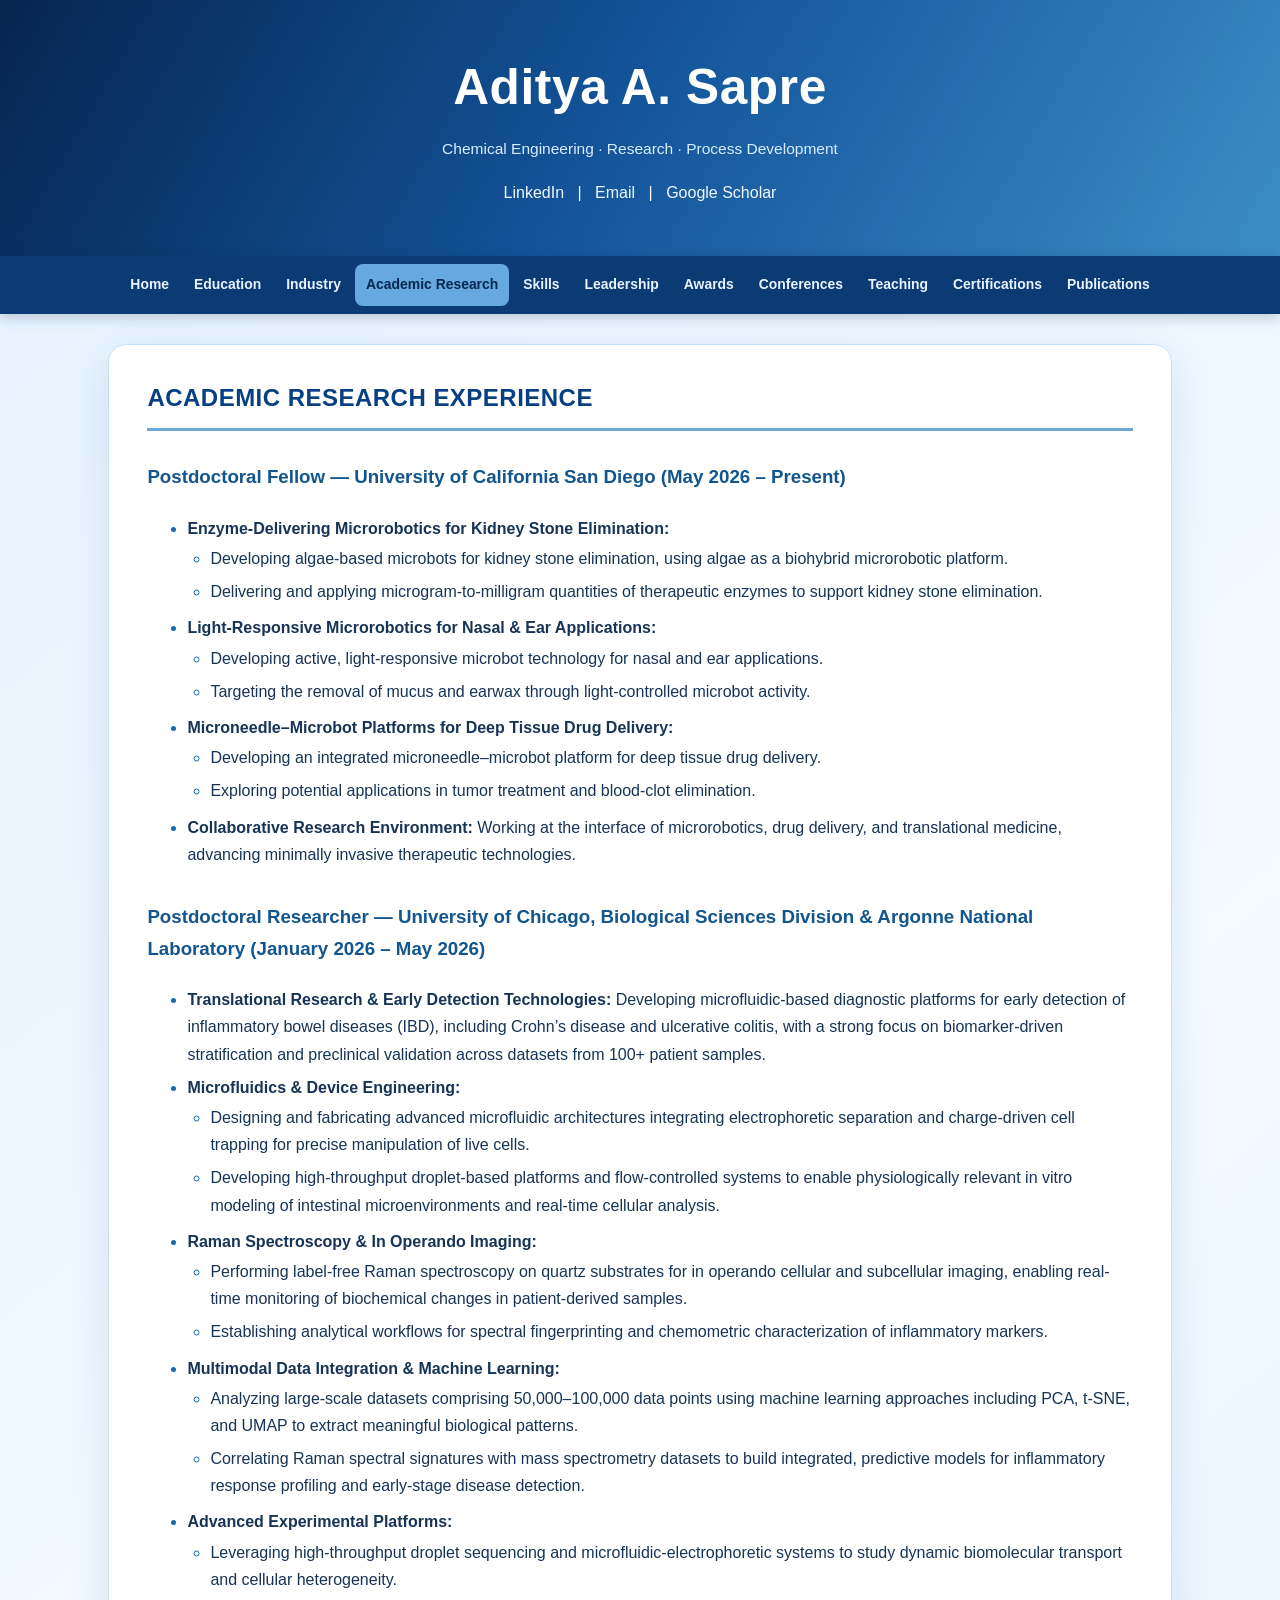
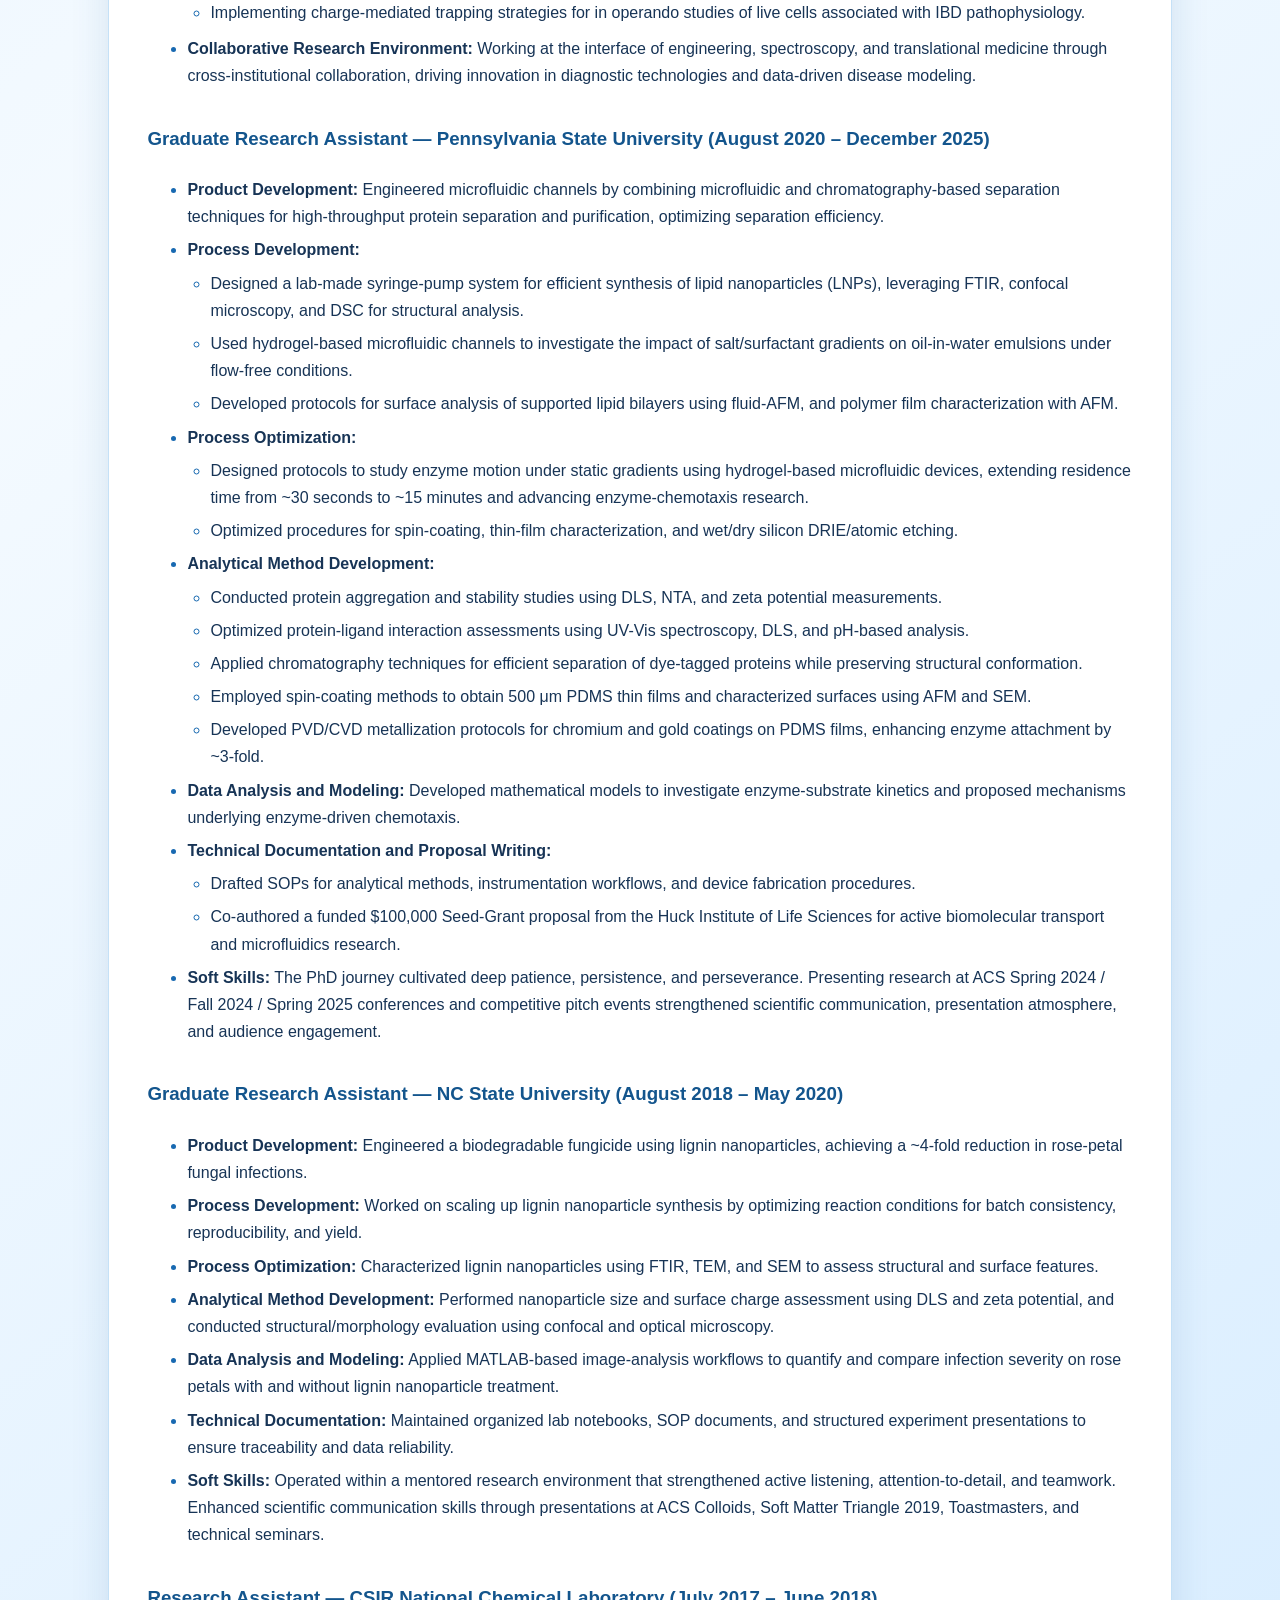
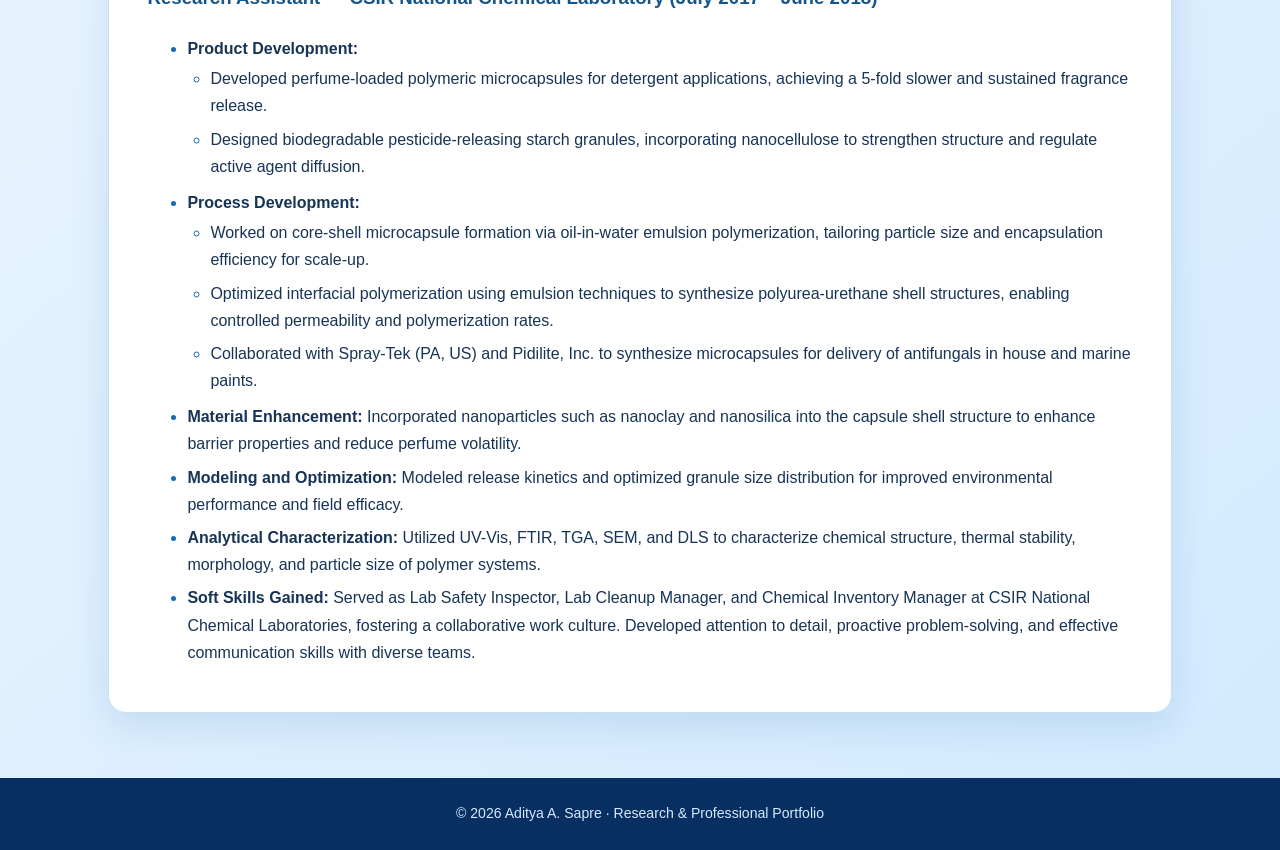
==== academic.html @ d15b64b7 "Add files via upload" ====
<!DOCTYPE html><html lang="en"><head><meta charset="utf-8"><meta name="viewport" content="width=device-width,initial-scale=1"><meta name="description" content="Research, education, industry experience and publications of Aditya A. Sapre"><title>Academic Research | Aditya A. Sapre</title><link rel="stylesheet" href="styles.css"></head><body><header><h1>Aditya A. Sapre</h1><p class="subtitle">Chemical Engineering · Research · Process Development</p><p class="social"><a href="https://www.linkedin.com/in/aditya-sapre-00100/" target="_blank" rel="noopener noreferrer">LinkedIn</a> | <a href="mailto:aditya.sapre1995@gmail.com">Email</a> | <a href="https://scholar.google.com/citations?user=CB2lt_UAAAAJ&amp;hl=en" target="_blank" rel="noopener noreferrer">Google Scholar</a></p></header><nav aria-label="Main navigation"><a href="index.html" class="">Home</a><a href="education.html" class="">Education</a><a href="industry.html" class="">Industry</a><a href="academic.html" class="active">Academic Research</a><a href="skills.html" class="">Skills</a><a href="leadership.html" class="">Leadership</a><a href="awards.html" class="">Awards</a><a href="conferences.html" class="">Conferences</a><a href="teaching.html" class="">Teaching</a><a href="certs.html" class="">Certifications</a><a href="pubs.html" class="">Publications</a></nav><main><div class="section-card"><section id="academic">
<h2>ACADEMIC RESEARCH EXPERIENCE</h2>
<h3>Postdoctoral Fellow — University of California San Diego (May 2026 – Present)</h3>
<ul>
<li><strong>Enzyme-Delivering Microrobotics for Kidney Stone Elimination:</strong>
<ul>
<li>Developing algae-based microbots for kidney stone elimination, using algae as a biohybrid microrobotic platform.</li>
<li>Delivering and applying microgram-to-milligram quantities of therapeutic enzymes to support kidney stone elimination.</li>
</ul>
</li>
<li><strong>Light-Responsive Microrobotics for Nasal &amp; Ear Applications:</strong>
<ul>
<li>Developing active, light-responsive microbot technology for nasal and ear applications.</li>
<li>Targeting the removal of mucus and earwax through light-controlled microbot activity.</li>
</ul>
</li>
<li><strong>Microneedle–Microbot Platforms for Deep Tissue Drug Delivery:</strong>
<ul>
<li>Developing an integrated microneedle–microbot platform for deep tissue drug delivery.</li>
<li>Exploring potential applications in tumor treatment and blood-clot elimination.</li>
</ul>
</li>
<li><strong>Collaborative Research Environment:</strong> Working at the interface of microrobotics, drug delivery, and translational medicine, advancing minimally invasive therapeutic technologies.</li>
</ul>
<h3>Postdoctoral Researcher — University of Chicago, Biological Sciences Division &amp; Argonne National Laboratory (January 2026 – May 2026)</h3>
<ul>
<li><strong>Translational Research &amp; Early Detection Technologies:</strong> Developing microfluidic-based diagnostic platforms for early detection of inflammatory bowel diseases (IBD), including Crohn’s disease and ulcerative colitis, with a strong focus on biomarker-driven stratification and preclinical validation across datasets from 100+ patient samples.</li>
<li><strong>Microfluidics &amp; Device Engineering:</strong>
<ul>
<li>Designing and fabricating advanced microfluidic architectures integrating electrophoretic separation and charge-driven cell trapping for precise manipulation of live cells.</li>
<li>Developing high-throughput droplet-based platforms and flow-controlled systems to enable physiologically relevant in vitro modeling of intestinal microenvironments and real-time cellular analysis.</li>
</ul>
</li>
<li><strong>Raman Spectroscopy &amp; In Operando Imaging:</strong>
<ul>
<li>Performing label-free Raman spectroscopy on quartz substrates for in operando cellular and subcellular imaging, enabling real-time monitoring of biochemical changes in patient-derived samples.</li>
<li>Establishing analytical workflows for spectral fingerprinting and chemometric characterization of inflammatory markers.</li>
</ul>
</li>
<li><strong>Multimodal Data Integration &amp; Machine Learning:</strong>
<ul>
<li>Analyzing large-scale datasets comprising 50,000–100,000 data points using machine learning approaches including PCA, t-SNE, and UMAP to extract meaningful biological patterns.</li>
<li>Correlating Raman spectral signatures with mass spectrometry datasets to build integrated, predictive models for inflammatory response profiling and early-stage disease detection.</li>
</ul>
</li>
<li><strong>Advanced Experimental Platforms:</strong>
<ul>
<li>Leveraging high-throughput droplet sequencing and microfluidic-electrophoretic systems to study dynamic biomolecular transport and cellular heterogeneity.</li>
<li>Implementing charge-mediated trapping strategies for in operando studies of live cells associated with IBD pathophysiology.</li>
</ul>
</li>
<li><strong>Collaborative Research Environment:</strong> Working at the interface of engineering, spectroscopy, and translational medicine through cross-institutional collaboration, driving innovation in diagnostic technologies and data-driven disease modeling.</li>
</ul>
<h3>Graduate Research Assistant — Pennsylvania State University (August 2020 – December 2025)</h3>
<ul>
<li><strong>Product Development:</strong> Engineered microfluidic channels by combining microfluidic and chromatography-based separation techniques for high-throughput protein separation and purification, optimizing separation efficiency.</li>
<li><strong>Process Development:</strong></li>
<ul>
<li>Designed a lab-made syringe-pump system for efficient synthesis of lipid nanoparticles (LNPs), leveraging FTIR, confocal microscopy, and DSC for structural analysis.</li>
<li>Used hydrogel-based microfluidic channels to investigate the impact of salt/surfactant gradients on oil-in-water emulsions under flow-free conditions.</li>
<li>Developed protocols for surface analysis of supported lipid bilayers using fluid-AFM, and polymer film characterization with AFM.</li>
</ul>
<li><strong>Process Optimization:</strong></li>
<ul>
<li>Designed protocols to study enzyme motion under static gradients using hydrogel-based microfluidic devices, extending residence time from ~30 seconds to ~15 minutes and advancing enzyme-chemotaxis research.</li>
<li>Optimized procedures for spin-coating, thin-film characterization, and wet/dry silicon DRIE/atomic etching.</li>
</ul>
<li><strong>Analytical Method Development:</strong></li>
<ul>
<li>Conducted protein aggregation and stability studies using DLS, NTA, and zeta potential measurements.</li>
<li>Optimized protein-ligand interaction assessments using UV-Vis spectroscopy, DLS, and pH-based analysis.</li>
<li>Applied chromatography techniques for efficient separation of dye-tagged proteins while preserving structural conformation.</li>
<li>Employed spin-coating methods to obtain 500 μm PDMS thin films and characterized surfaces using AFM and SEM.</li>
<li>Developed PVD/CVD metallization protocols for chromium and gold coatings on PDMS films, enhancing enzyme attachment by ~3-fold.</li>
</ul>
<li><strong>Data Analysis and Modeling:</strong> Developed mathematical models to investigate enzyme-substrate kinetics and proposed mechanisms underlying enzyme-driven chemotaxis.</li>
<li><strong>Technical Documentation and Proposal Writing:</strong></li>
<ul>
<li>Drafted SOPs for analytical methods, instrumentation workflows, and device fabrication procedures.</li>
<li>Co-authored a funded $100,000 Seed-Grant proposal from the Huck Institute of Life Sciences for active biomolecular transport and microfluidics research.</li>
</ul>
<li><strong>Soft Skills:</strong> The PhD journey cultivated deep patience, persistence, and perseverance. Presenting research at ACS Spring 2024 / Fall 2024 / Spring 2025 conferences and competitive pitch events strengthened scientific communication, presentation atmosphere, and audience engagement.</li>
</ul>
<h3>Graduate Research Assistant — NC State University (August 2018 – May 2020)</h3>
<ul>
<li><strong>Product Development:</strong> Engineered a biodegradable fungicide using lignin nanoparticles, achieving a ~4-fold reduction in rose-petal fungal infections.</li>
<li><strong>Process Development:</strong> Worked on scaling up lignin nanoparticle synthesis by optimizing reaction conditions for batch consistency, reproducibility, and yield.</li>
<li><strong>Process Optimization:</strong> Characterized lignin nanoparticles using FTIR, TEM, and SEM to assess structural and surface features.</li>
<li><strong>Analytical Method Development:</strong> Performed nanoparticle size and surface charge assessment using DLS and zeta potential, and conducted structural/morphology evaluation using confocal and optical microscopy.</li>
<li><strong>Data Analysis and Modeling:</strong> Applied MATLAB-based image-analysis workflows to quantify and compare infection severity on rose petals with and without lignin nanoparticle treatment.</li>
<li><strong>Technical Documentation:</strong> Maintained organized lab notebooks, SOP documents, and structured experiment presentations to ensure traceability and data reliability.</li>
<li><strong>Soft Skills:</strong> Operated within a mentored research environment that strengthened active listening, attention-to-detail, and teamwork. Enhanced scientific communication skills through presentations at ACS Colloids, Soft Matter Triangle 2019, Toastmasters, and technical seminars.</li>
</ul>
<h3>Research Assistant — CSIR National Chemical Laboratory (July 2017 – June 2018)</h3>
<ul>
<li><strong>Product Development:</strong>
<ul>
<li>Developed perfume-loaded polymeric microcapsules for detergent applications, achieving a 5-fold slower and sustained fragrance release.</li>
<li>Designed biodegradable pesticide-releasing starch granules, incorporating nanocellulose to strengthen structure and regulate active agent diffusion.</li>
</ul>
</li>
<li><strong>Process Development:</strong>
<ul>
<li>Worked on core-shell microcapsule formation via oil-in-water emulsion polymerization, tailoring particle size and encapsulation efficiency for scale-up.</li>
<li>Optimized interfacial polymerization using emulsion techniques to synthesize polyurea-urethane shell structures, enabling controlled permeability and polymerization rates.</li>
<li>Collaborated with Spray-Tek (PA, US) and Pidilite, Inc. to synthesize microcapsules for delivery of antifungals in house and marine paints.</li>
</ul>
</li>
<li><strong>Material Enhancement:</strong> Incorporated nanoparticles such as nanoclay and nanosilica into the capsule shell structure to enhance barrier properties and reduce perfume volatility.</li>
<li><strong>Modeling and Optimization:</strong> Modeled release kinetics and optimized granule size distribution for improved environmental performance and field efficacy.</li>
<li><strong>Analytical Characterization:</strong> Utilized UV-Vis, FTIR, TGA, SEM, and DLS to characterize chemical structure, thermal stability, morphology, and particle size of polymer systems.</li>
<li><strong>Soft Skills Gained:</strong> Served as Lab Safety Inspector, Lab Cleanup Manager, and Chemical Inventory Manager at CSIR National Chemical Laboratories, fostering a collaborative work culture. Developed attention to detail, proactive problem-solving, and effective communication skills with diverse teams.</li>
</ul>
</section></div></main><footer>© 2026 Aditya A. Sapre · Research &amp; Professional Portfolio</footer></body></html>
---- styles.css ----
:root{--navy:#092a59;--deep:#0d3d79;--mid:#145b99;--sky:#dff1ff;--ink:#173456;--white:#fff}
*{box-sizing:border-box}html{scroll-behavior:smooth}body{font-family:Inter,Segoe UI,Arial,sans-serif;margin:0;color:var(--ink);background:linear-gradient(140deg,#e4f2ff 0%,#f4faff 38%,#d2eaff 100%);min-height:100vh;line-height:1.7}
header{text-align:center;color:#fff;background:linear-gradient(120deg,#06254f 0%,#13549a 48%,#3c8dc7 100%);padding:45px 16px 34px}
header h1{font-size:clamp(2rem,4vw,3.1rem);letter-spacing:.012em;margin:0 0 7px}header .subtitle{margin:0 0 12px;color:#d8eeff;font-size:.97rem}
.social a{color:#f0faff;text-decoration:none;margin:0 9px}.social a:hover{text-decoration:underline}
nav{position:sticky;top:0;z-index:10;background:#0c3a74;display:flex;align-items:center;justify-content:center;gap:3px;flex-wrap:wrap;padding:8px 12px;box-shadow:0 3px 13px #072a523d}
nav a{color:#eaf4ff;text-decoration:none;font-size:.87rem;padding:9px 11px;border-radius:8px;font-weight:600;transition:.2s}nav a:hover,nav a.active{background:#65a9e0;color:#06274f}
main{max-width:1100px;margin:30px auto 65px;padding:0 18px}.section-card{background:#fff;border-radius:18px;padding:27px clamp(18px,3vw,44px);box-shadow:0 13px 38px #15578e22;border:1px solid #c5e1f7}
h2{color:#073f83;border-bottom:3px solid #6aa8d8;padding-bottom:10px;margin-top:6px;letter-spacing:.02em}h3{color:#13558d;margin-top:30px}li{padding:3px 0}li::marker{color:#1869b1}ul ul{padding-left:23px}a{color:#145ba7}a:hover{color:#0b315f}
.intro{font-size:1.1rem;color:#315b80}.homegrid{display:grid;grid-template-columns:repeat(auto-fit,minmax(220px,1fr));gap:15px;margin-top:25px}.tile{display:block;text-decoration:none;padding:24px;border-radius:14px;min-height:128px;background:linear-gradient(145deg,#e6f4ff,#bcdfff);color:#083c72;border:1px solid #9bc5e8;transition:transform .15s,box-shadow .15s}.tile:nth-child(3n+2){background:linear-gradient(135deg,#d3eaff,#98cef1)}.tile:nth-child(3n){background:linear-gradient(135deg,#e0eeff,#b0d4f7)}.tile:hover{transform:translateY(-3px);box-shadow:0 8px 20px #14477b30}.tile b{display:block;font-size:1.08rem}.tile span{display:block;font-size:.85rem;margin-top:9px;color:#3b6b91}
.pub-box{background:#f2f9ff;border:1px solid #c1def4;border-left:4px solid #2277bf;border-radius:10px;margin:18px 0;padding:18px}.pub-box li{list-style:none}.pub-box>li{margin:0}.pub-box details{margin-top:10px}.pub-box summary{cursor:pointer;color:#0e5d9a;font-weight:700}.pub-box p{max-width:100%;line-height:1.7}.image-note{font-size:.84rem;background:#e4eff9;border-radius:8px;padding:8px 12px;color:#345877}
footer{text-align:center;color:#d4e9ff;background:#082f61;padding:24px;font-size:.88rem}
@media(max-width:650px){header{padding:32px 12px 25px}nav{justify-content:flex-start;flex-wrap:nowrap;overflow-x:auto}nav a{white-space:nowrap}main{margin:18px auto 35px}}
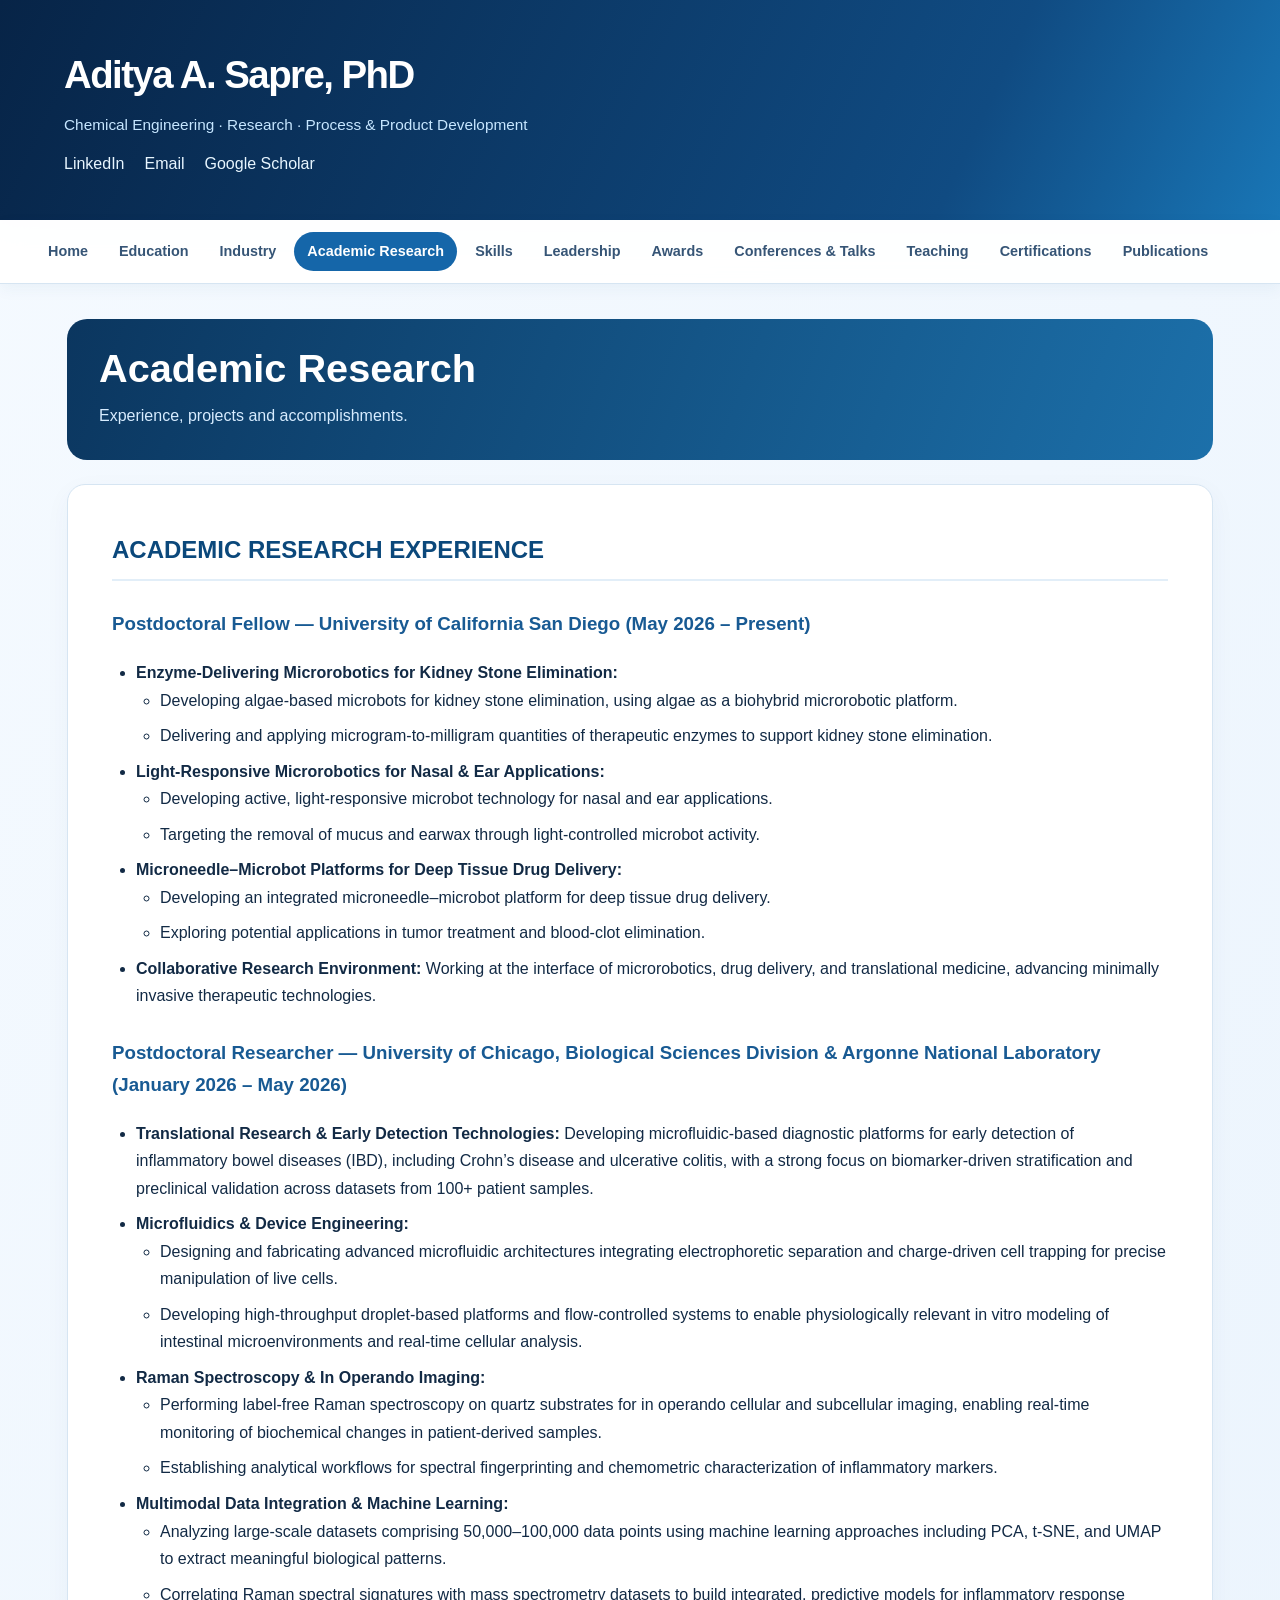
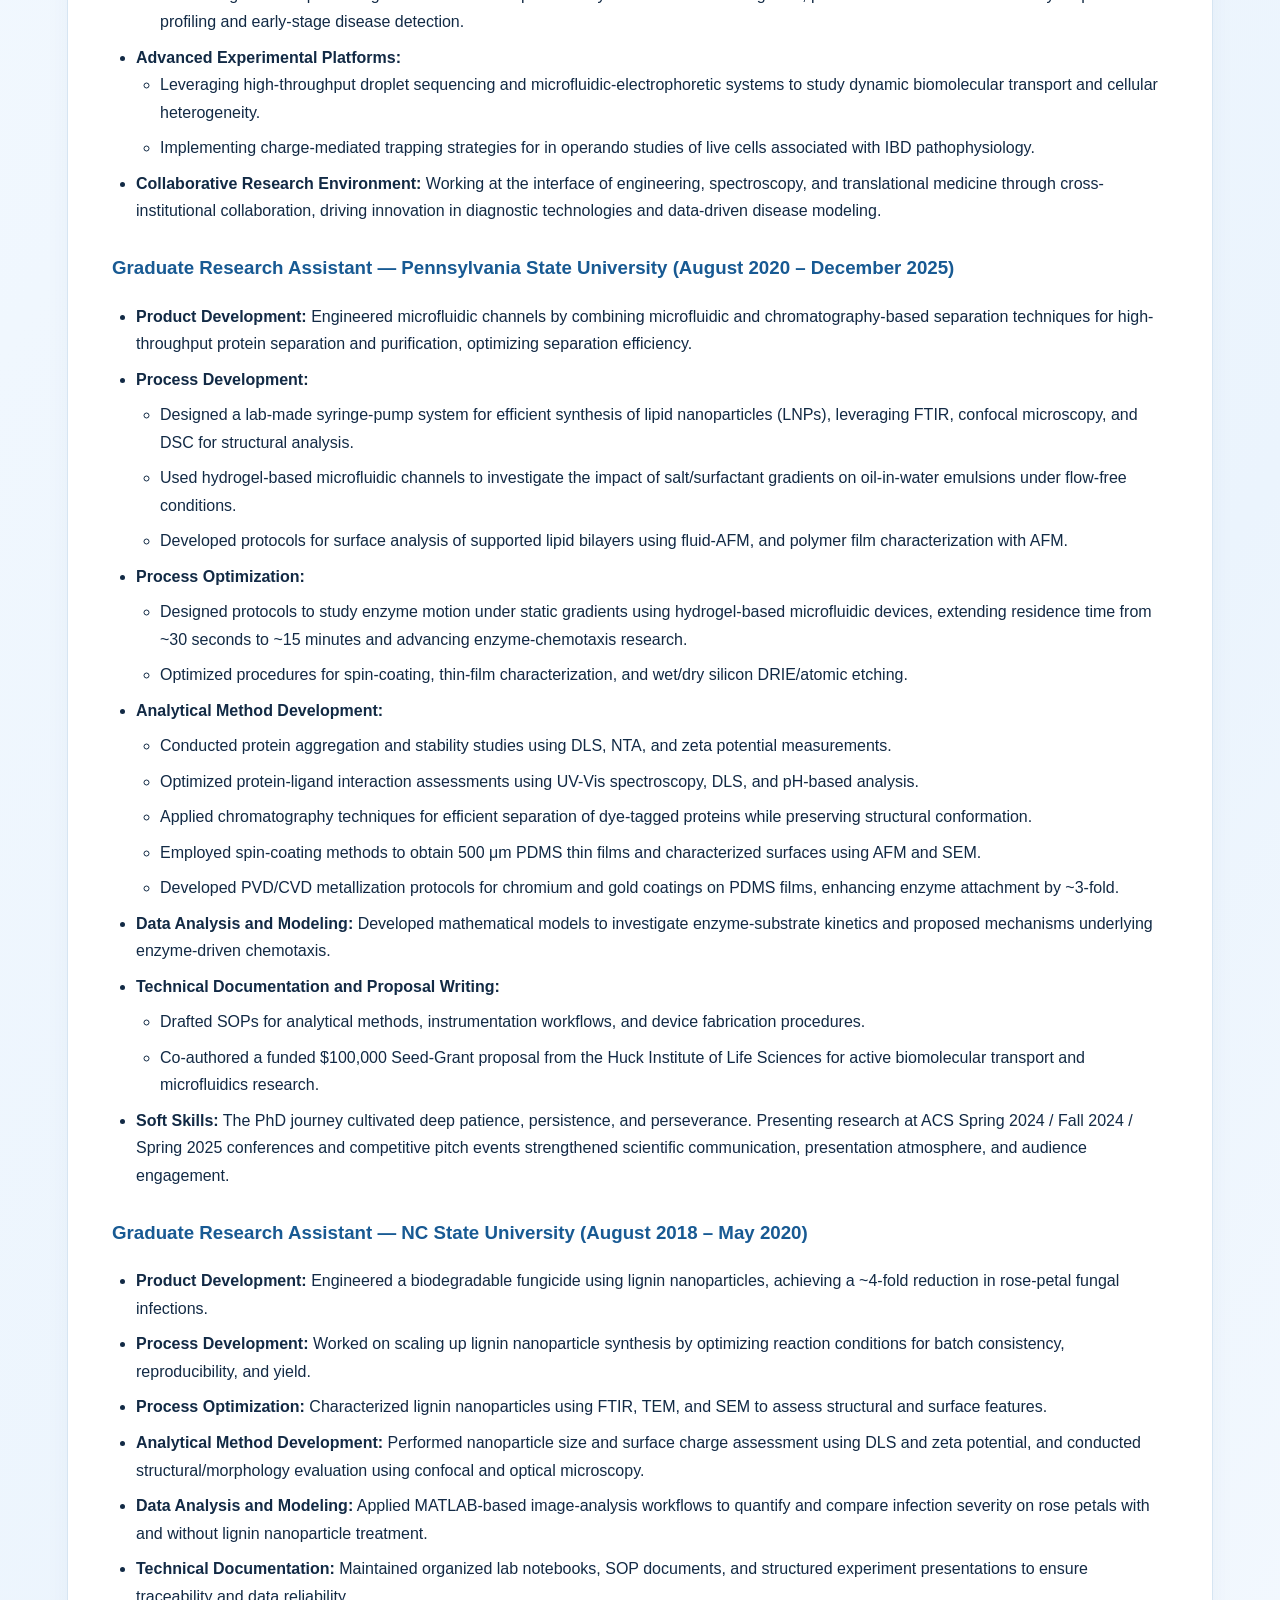
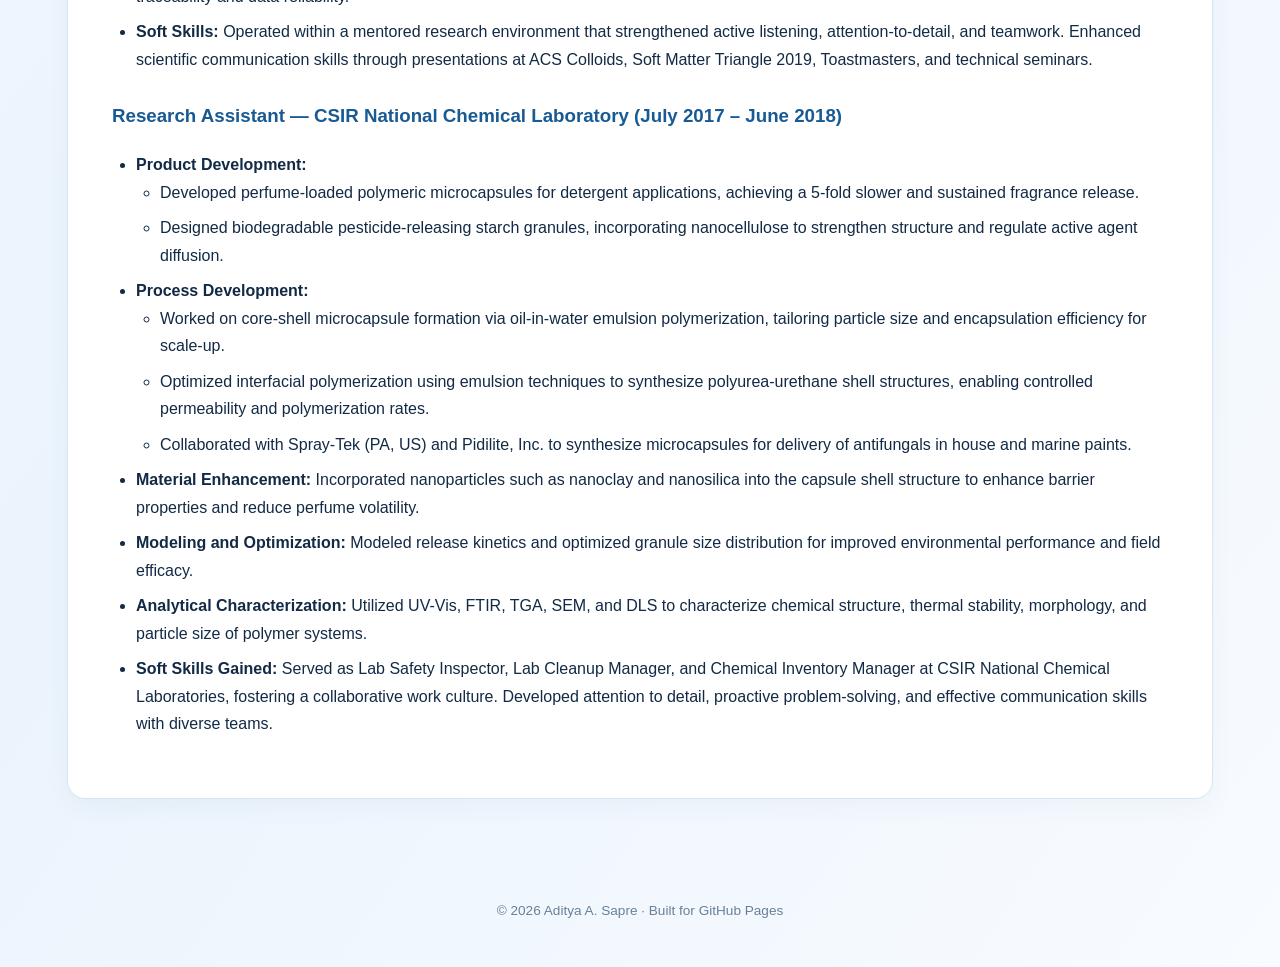
==== commit 8063c8f2: "Add files via upload" ====
--- a/academic.html
+++ b/academic.html
@@ -1,4 +1,4 @@
-<!DOCTYPE html><html lang="en"><head><meta charset="utf-8"><meta name="viewport" content="width=device-width,initial-scale=1"><meta name="description" content="Research, education, industry experience and publications of Aditya A. Sapre"><title>Academic Research | Aditya A. Sapre</title><link rel="stylesheet" href="styles.css"></head><body><header><h1>Aditya A. Sapre</h1><p class="subtitle">Chemical Engineering · Research · Process Development</p><p class="social"><a href="https://www.linkedin.com/in/aditya-sapre-00100/" target="_blank" rel="noopener noreferrer">LinkedIn</a> | <a href="mailto:aditya.sapre1995@gmail.com">Email</a> | <a href="https://scholar.google.com/citations?user=CB2lt_UAAAAJ&amp;hl=en" target="_blank" rel="noopener noreferrer">Google Scholar</a></p></header><nav aria-label="Main navigation"><a href="index.html" class="">Home</a><a href="education.html" class="">Education</a><a href="industry.html" class="">Industry</a><a href="academic.html" class="active">Academic Research</a><a href="skills.html" class="">Skills</a><a href="leadership.html" class="">Leadership</a><a href="awards.html" class="">Awards</a><a href="conferences.html" class="">Conferences</a><a href="teaching.html" class="">Teaching</a><a href="certs.html" class="">Certifications</a><a href="pubs.html" class="">Publications</a></nav><main><div class="section-card"><section id="academic">
+<!DOCTYPE html><html lang="en"><head><meta charset="utf-8"><meta name="viewport" content="width=device-width, initial-scale=1"><meta name="description" content="Research, professional experience, awards and presentations of Aditya A. Sapre, PhD"><title>Academic Research | Aditya A. Sapre</title><link rel="stylesheet" href="style.css"></head><body><header><div class="brand">Aditya A. Sapre, PhD</div><div class="descriptor">Chemical Engineering · Research · Process &amp; Product Development</div><div class="links"><a href="https://www.linkedin.com/in/aditya-sapre-00100/" target="_blank" rel="noopener">LinkedIn</a><a href="mailto:aditya.sapre1995@gmail.com">Email</a><a href="https://scholar.google.com/citations?user=CB2lt_UAAAAJ&amp;hl=en" target="_blank" rel="noopener">Google Scholar</a></div></header><nav aria-label="Primary navigation"><a href="index.html" class="">Home</a><a href="education.html" class="">Education</a><a href="industry.html" class="">Industry</a><a href="academic.html" class="active">Academic Research</a><a href="skills.html" class="">Skills</a><a href="leadership.html" class="">Leadership</a><a href="awards.html" class="">Awards</a><a href="conferences.html" class="">Conferences & Talks</a><a href="teaching.html" class="">Teaching</a><a href="certs.html" class="">Certifications</a><a href="pubs.html" class="">Publications</a></nav><main><div class="pagehead"><h1>Academic Research</h1><p>Experience, projects and accomplishments.</p></div><section class="content">
 <h2>ACADEMIC RESEARCH EXPERIENCE</h2>
 <h3>Postdoctoral Fellow — University of California San Diego (May 2026 – Present)</h3>
 <ul>
@@ -111,4 +111,4 @@
 <li><strong>Analytical Characterization:</strong> Utilized UV-Vis, FTIR, TGA, SEM, and DLS to characterize chemical structure, thermal stability, morphology, and particle size of polymer systems.</li>
 <li><strong>Soft Skills Gained:</strong> Served as Lab Safety Inspector, Lab Cleanup Manager, and Chemical Inventory Manager at CSIR National Chemical Laboratories, fostering a collaborative work culture. Developed attention to detail, proactive problem-solving, and effective communication skills with diverse teams.</li>
 </ul>
-</section></div></main><footer>© 2026 Aditya A. Sapre · Research &amp; Professional Portfolio</footer></body></html>+</section></main><footer class="footer">© 2026 Aditya A. Sapre · Built for GitHub Pages</footer></body></html>
--- a/style.css
+++ b/style.css
@@ -0,0 +1,2 @@
+
+:root{--ink:#122a45;--muted:#536c88;--navy:#09264c;--blue:#1463ab;--sky:#e9f4ff;--border:#d6e5f2;--card:#fff}*{box-sizing:border-box}html{scroll-behavior:smooth}body{margin:0;font-family:Inter,ui-sans-serif,-apple-system,BlinkMacSystemFont,"Segoe UI",Arial,sans-serif;color:var(--ink);background:linear-gradient(125deg,#f5faff 0%,#ebf4fd 65%,#f8fbff 100%);line-height:1.72}a{color:#0765ad}a:hover{color:#00477d}header{background:linear-gradient(115deg,#072447,#104b82 75%,#1976b6);color:white;padding:42px clamp(20px,5vw,80px);box-shadow:0 5px 24px #0b376220}header .brand{font-weight:800;font-size:clamp(1.7rem,3vw,2.7rem);letter-spacing:-.04em}header .descriptor{color:#c6e6ff;margin:4px 0 12px;font-size:.96rem}header .links{display:flex;gap:20px;flex-wrap:wrap}header .links a{color:#e8f6ff;text-decoration:none}nav{position:sticky;top:0;z-index:20;background:#fffE;backdrop-filter:blur(12px);border-bottom:1px solid var(--border);display:flex;overflow:auto;gap:5px;padding:12px max(16px,calc((100vw - 1210px)/2));box-shadow:0 5px 15px #124b7e0d}nav a{white-space:nowrap;text-decoration:none;color:#365576;font-size:.9rem;font-weight:650;padding:7px 13px;border-radius:30px}nav a:hover,nav a.active{background:#1566a9;color:white}main{max-width:1190px;margin:35px auto 80px;padding:0 22px}.pagehead{padding:26px 32px 30px;background:linear-gradient(110deg,#0b365f,#1c70aa);border-radius:20px;color:white;margin-bottom:24px}.pagehead h1{margin:0;font-size:clamp(1.7rem,3.1vw,2.5rem);line-height:1.2}.pagehead p{color:#d7ecff;margin:10px 0 0}.content,.tile,.photo-card{background:white;border:1px solid var(--border);border-radius:18px;box-shadow:0 8px 26px #124b7e0b}.content{padding:clamp(20px,3.6vw,44px);overflow-wrap:anywhere}.content h2{color:#0b487b;border-bottom:2px solid #e2eef8;padding-bottom:9px;margin-top:0}.content h3{color:#185a93;margin-top:27px}.content li{margin-bottom:8px}.content p{margin:12px 0}.content ul{padding-left:24px}.content details{margin:15px 0;padding:12px 16px;background:#f4f9fe;border:1px solid #dcecf8;border-radius:12px}.content summary{cursor:pointer;font-weight:700;color:#0c5088}.content img.pub-image{max-width:min(400px,100%);height:auto;display:block;margin:15px 0}.gallery{display:grid;grid-template-columns:repeat(auto-fit,minmax(min(100%,290px),1fr));gap:22px;margin:25px 0 28px}.photo-card{padding:12px;overflow:hidden}.photo-card img.photo{width:100%;height:245px;object-fit:cover;border-radius:12px;background:#ebf2fa}.photo-card .caption{padding:11px 5px 4px;font-weight:700;color:#173d65;line-height:1.35}.photo-card .subcaption{padding:0 5px 9px;color:#657d94;font-size:.88rem}.brandmark{max-width:120px;max-height:48px;object-fit:contain!important;margin:10px 5px 0}.hero{background:linear-gradient(125deg,#0b325a,#176ba6);padding:45px clamp(25px,5vw,65px);border-radius:24px;color:white;margin-bottom:35px}.hero h1{font-size:clamp(2rem,4.5vw,3.7rem);line-height:1.15;letter-spacing:-.05em;margin:0 0 15px}.hero p{color:#d5eafb;max-width:700px;font-size:1.05rem}.hero .actions{display:flex;gap:10px;flex-wrap:wrap;margin-top:20px}.hero .actions a{display:inline-block;background:white;color:#0d5186;border-radius:9px;text-decoration:none;padding:10px 18px;font-weight:750}.hero .actions a.outline{background:transparent;color:white;border:1px solid #8abbdf}.sectionlabel{color:#155b96;text-transform:uppercase;letter-spacing:.12em;font-size:.8rem;font-weight:800;margin:32px 0 12px}.tiles{display:grid;grid-template-columns:repeat(auto-fit,minmax(min(100%,280px),1fr));gap:20px}.tile{padding:21px;color:inherit;text-decoration:none;transition:transform .2s,box-shadow .2s;display:block}.tile:hover{transform:translateY(-4px);box-shadow:0 14px 35px #164e7b20}.tile img{height:150px;width:100%;object-fit:contain;background:#edf7ff;border-radius:10px;padding:8px}.tile h3{margin:15px 0 5px;color:#164f83;font-size:1.15rem}.tile p{color:#58738b;margin:0;font-size:.91rem}.footer{text-align:center;color:#688098;padding:20px 15px 45px;font-size:.85rem}.missing{display:none} @media(max-width:650px){header{padding:24px 18px}main{padding:0 13px;margin:18px auto 42px}.gallery{grid-template-columns:1fr}.photo-card img.photo{height:auto;max-height:460px;object-fit:contain}nav{padding:9px 10px}.content{padding:20px}}
